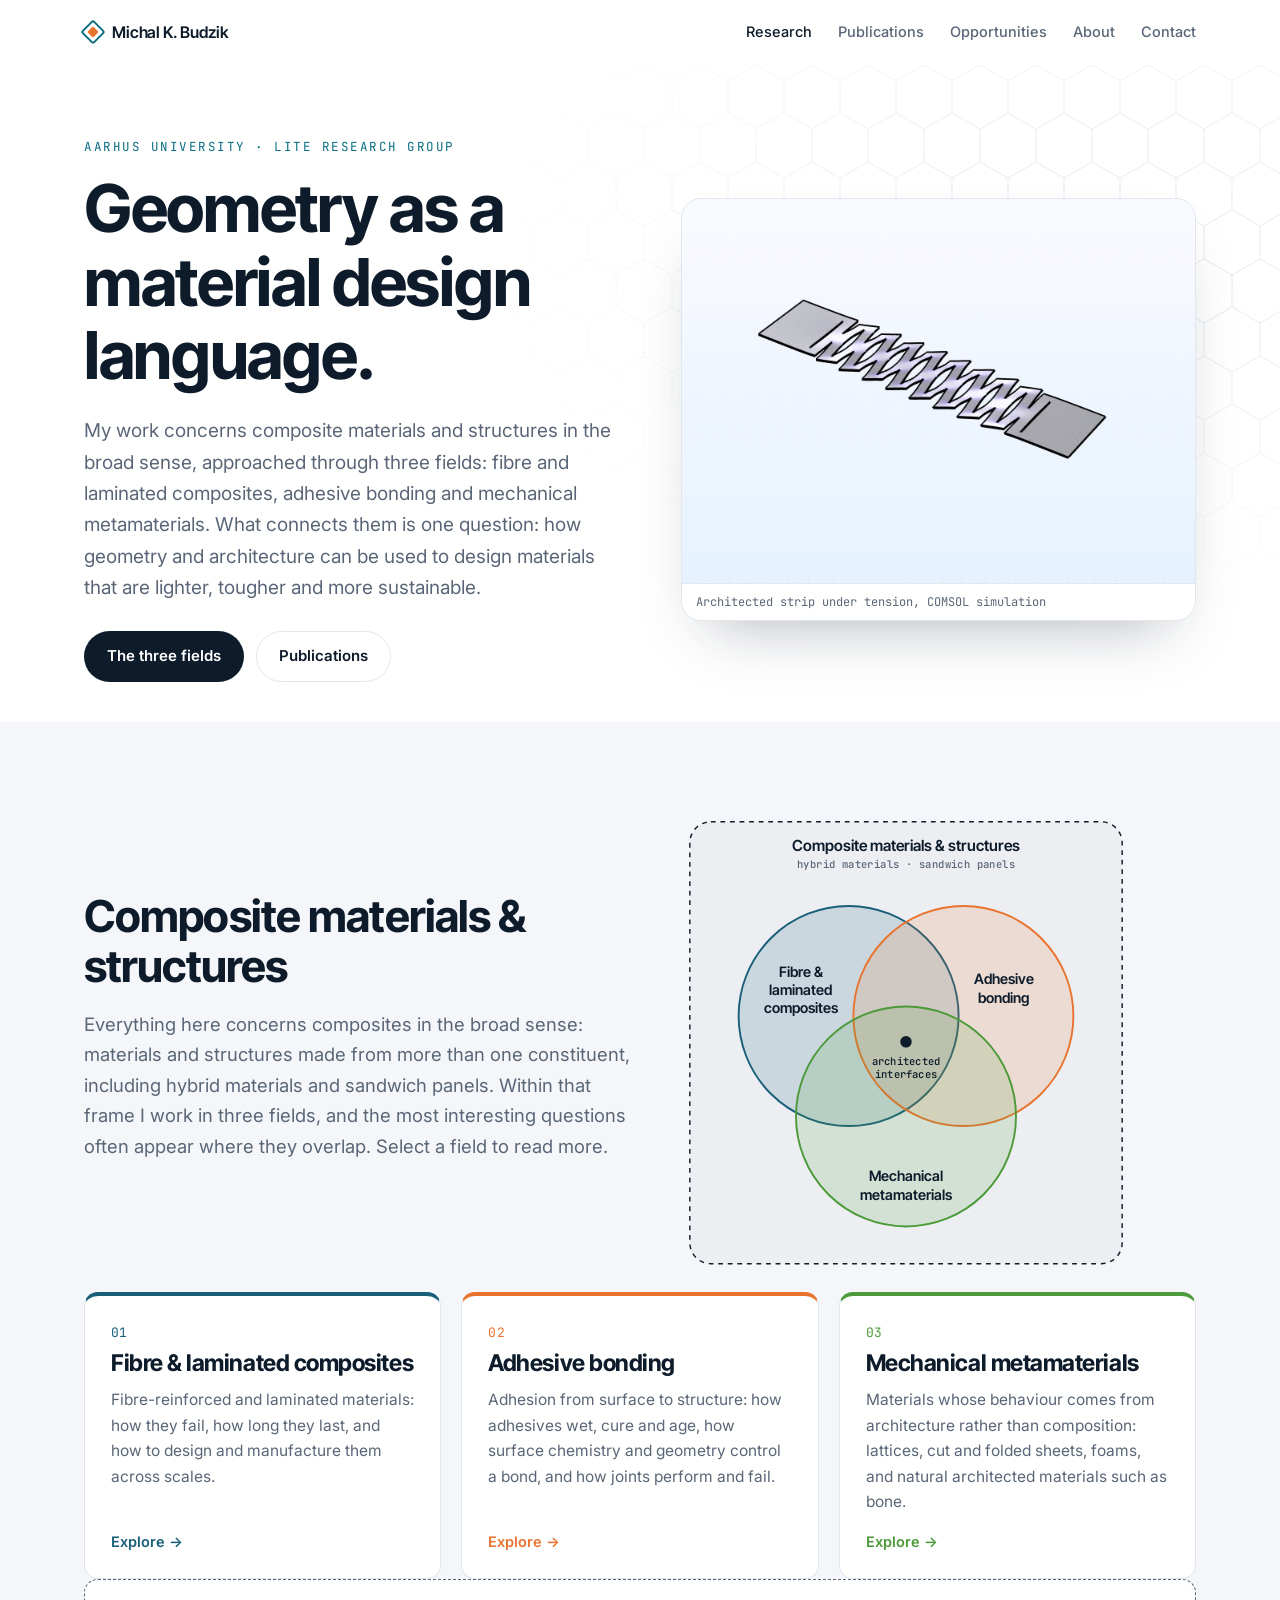
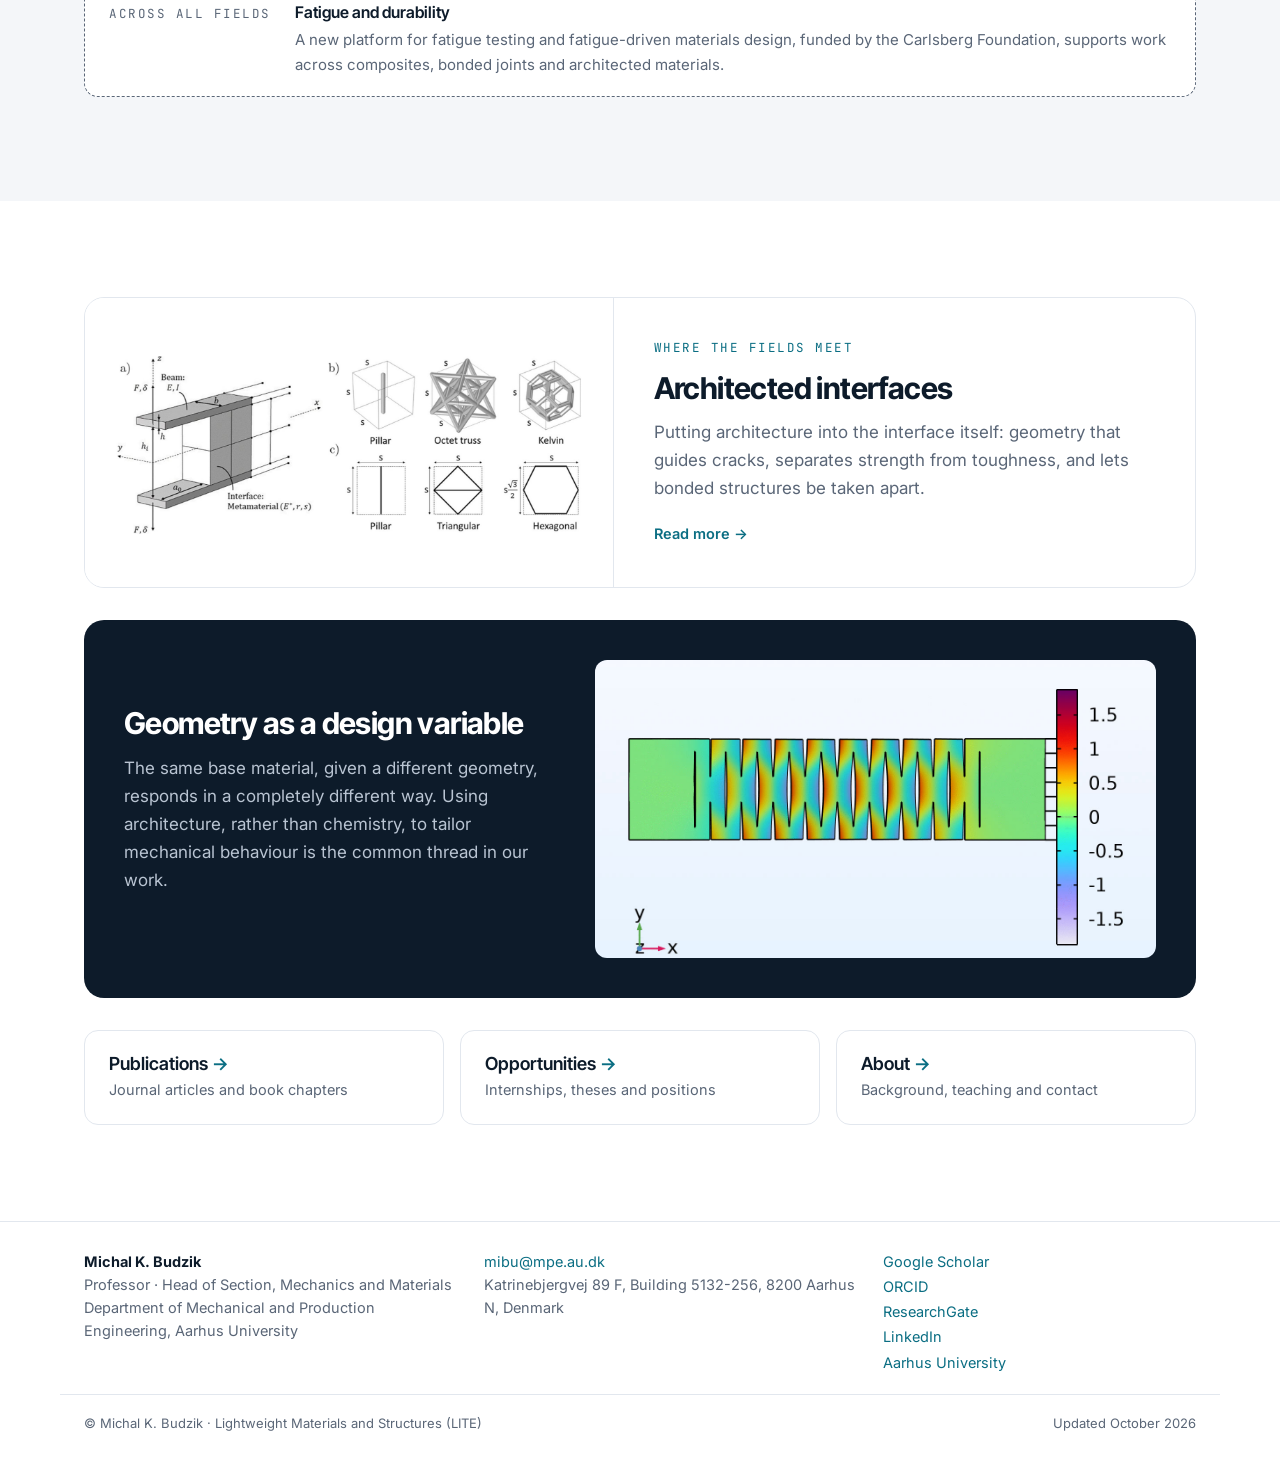
==== index.html @ bedd9c9f "Add website" ====
<!doctype html>
<html lang="en">
<head>
<meta charset="utf-8">
<meta name="viewport" content="width=device-width, initial-scale=1">
<title>Michal K. Budzik · Architected Materials &amp; Interfaces</title>
<meta name="description" content="Michal K. Budzik is Head of Section and Professor of Mechanics and Materials at Aarhus University. He leads the Lightweight Materials and Structures (LITE) group, working on fracture, adhesion, composites and mechanical metamaterials.">
<link rel="canonical" href="https://budzik.science/">
<meta property="og:title" content="Michal K. Budzik · Architected Materials &amp; Interfaces">
<meta property="og:description" content="Michal K. Budzik is Head of Section and Professor of Mechanics and Materials at Aarhus University. He leads the Lightweight Materials and Structures (LITE) group, working on fracture, adhesion, composites and mechanical metamaterials.">
<meta property="og:image" content="https://budzik.science/assets/img/og-image.jpg">
<link rel="icon" href="assets/img/favicon.svg" type="image/svg+xml">
<link rel="preconnect" href="https://fonts.googleapis.com"><link rel="preconnect" href="https://fonts.gstatic.com" crossorigin>
<link href="https://fonts.googleapis.com/css2?family=Inter:wght@400;500;600&family=Inter+Tight:wght@500;600;700&family=JetBrains+Mono:wght@400;500&display=swap" rel="stylesheet">
<link rel="stylesheet" href="assets/css/style.css">
<script type="application/ld+json">{"@context": "https://schema.org", "@type": "Person", "name": "Michal Kazimierz Budzik", "jobTitle": "Professor · Head of Section, Mechanics and Materials", "affiliation": {"@type": "Organization", "name": "Aarhus University"}, "email": "mibu@mpe.au.dk", "url": "https://budzik.science", "sameAs": ["https://scholar.google.com/citations?user=_wfS9UYAAAAJ&hl=en", "https://orcid.org/0000-0002-6429-0364", "https://www.researchgate.net/profile/Michal-Budzik-2", "https://www.linkedin.com/in/michal-k-budzik-au", "https://nat.au.dk/en/about-the-faculty/management-and-administration/show/person/mibu@mpe.au.dk"]}</script>
</head>
<body>
<header class="nav">
  <div class="wrap nav-in">
    <a class="brand" href="index.html"><span class="brand-mark" aria-hidden="true"></span>Michal K. Budzik</a>
    <nav id="menu"><a href="index.html#fields" class=active>Research</a><a href="publications.html">Publications</a><a href="opportunities.html">Opportunities</a><a href="about.html">About</a><a href="about.html#contact">Contact</a></nav>
    <button class="menu-btn" aria-label="Menu" aria-controls="menu" aria-expanded="false"><span></span><span></span></button>
  </div>
</header>
<main>

<section class="hero">
  <div class="lattice" aria-hidden="true"></div>
  <div class="wrap hero-grid">
    <div class="hero-text">
      <p class="eyebrow">Aarhus University · LITE Research Group</p>
      <h1>Geometry as a material design language.</h1>
      <p class="lead">My work concerns composite materials and structures in the broad sense, approached through three fields: fibre and laminated composites, adhesive bonding and mechanical metamaterials. What connects them is one question: how geometry and architecture can be used to design materials that are lighter, tougher and more sustainable.</p>
      <div class="hero-cta">
        <a class="btn btn-primary" href="#fields">The three fields</a>
        <a class="btn btn-ghost" href="publications.html">Publications</a>
      </div>
    </div>
    <figure class="hero-media"><video class="" src="assets/media/sim-3d.mp4" poster="assets/media/sim-3d-poster.jpg" autoplay muted loop playsinline preload="metadata" aria-label="Architected strip under tension, COMSOL simulation"></video><figcaption>Architected strip under tension, COMSOL simulation</figcaption></figure>
  </div>
</section>

<section class="section section-soft" id="fields">
  <div class="wrap">
    <div class="fields-top">
      <div>
        <div class="sec-head reveal"><h2>Composite materials &amp; structures</h2></div>
        <p class="sec-intro reveal">Everything here concerns composites in the broad sense: materials and structures made from more than one constituent, including hybrid materials and sandwich panels. Within that frame I work in three fields, and the most interesting questions often appear where they overlap. Select a field to read more.</p>
      </div>
      <div class="reveal">
<svg class="venn" viewBox="0 0 460 470" role="img" aria-label="Composite materials and structures, containing fibre and laminated composites, adhesive bonding and mechanical metamaterials; architected interfaces at their intersection">
  <g class="umbrella"><rect x="4" y="4" width="452" height="462" rx="22"/>
    <text class="u1" x="230" y="34">Composite materials &amp; structures</text>
    <text class="u2" x="230" y="52">hybrid materials · sandwich panels</text></g>
  <g transform="translate(20,62)">
  <a href="composite-materials.html" class="venn-c c1"><circle cx="150" cy="145" r="115"/><text x="100" y="104">Fibre &amp;</text><text x="100" y="123">laminated</text><text x="100" y="142">composites</text></a>
  <a href="adhesive-bonding.html" class="venn-c c2"><circle cx="270" cy="145" r="115"/><text x="312" y="112">Adhesive</text><text x="312" y="131">bonding</text></a>
  <a href="mechanical-metamaterials.html" class="venn-c c3"><circle cx="210" cy="250" r="115"/><text x="210" y="318">Mechanical</text><text x="210" y="337">metamaterials</text></a>
  <a href="architected-interfaces.html" class="venn-core"><circle class="hit" cx="210" cy="185" r="34"/><circle class="dot" cx="210" cy="172" r="6"/><text x="210" y="196">architected</text><text x="210" y="210">interfaces</text></a>
  </g>
</svg></div>
    </div>
    <div class="field-cards">
      <a class="field-card c1 reveal" href="composite-materials.html">
        <span class="field-n mono">01</span>
        <h3>Fibre &amp; laminated composites</h3>
        <p>Fibre-reinforced and laminated materials: how they fail, how long they last, and how to design and manufacture them across scales.</p>
        <span class="more">Explore <span aria-hidden="true">→</span></span>
      </a>
      <a class="field-card c2 reveal" href="adhesive-bonding.html">
        <span class="field-n mono">02</span>
        <h3>Adhesive bonding</h3>
        <p>Adhesion from surface to structure: how adhesives wet, cure and age, how surface chemistry and geometry control a bond, and how joints perform and fail.</p>
        <span class="more">Explore <span aria-hidden="true">→</span></span>
      </a>
      <a class="field-card c3 reveal" href="mechanical-metamaterials.html">
        <span class="field-n mono">03</span>
        <h3>Mechanical metamaterials</h3>
        <p>Materials whose behaviour comes from architecture rather than composition: lattices, cut and folded sheets, foams, and natural architected materials such as bone.</p>
        <span class="more">Explore <span aria-hidden="true">→</span></span>
      </a>
    </div>
    <div class="cc reveal"><span class="eyebrow">Across all fields</span><div class="cc-item"><strong>Fatigue and durability</strong><p>A new platform for fatigue testing and fatigue-driven materials design, funded by the Carlsberg Foundation, supports work across composites, bonded joints and architected materials.</p></div></div>
  </div>
</section>

<section class="section">
  <div class="wrap">
    <a class="inter-band reveal" href="architected-interfaces.html">
      <div class="inter-media"><img class="" src="assets/img/architected-interfaces.jpg" alt="Beam specimen with a metamaterial interface and unit cells" loading="lazy"></div>
      <div class="inter-text">
        <p class="eyebrow">Where the fields meet</p>
        <h3>Architected interfaces</h3>
        <p>Putting architecture into the interface itself: geometry that guides cracks, separates strength from toughness, and lets bonded structures be taken apart.</p>
        <span class="more">Read more <span aria-hidden="true">→</span></span>
      </div>
    </a>
    <div class="showcase reveal">
      <div class="showcase-text"><h3>Geometry as a design variable</h3><p>The same base material, given a different geometry, responds in a completely different way. Using architecture, rather than chemistry, to tailor mechanical behaviour is the common thread in our work.</p></div>
      <div class="showcase-media"><video class="" src="assets/media/sim-top.mp4" poster="assets/media/sim-top-poster.jpg" autoplay muted loop playsinline preload="metadata" aria-label=""></video></div>
    </div>
    <div class="tiles reveal">
      <a href="publications.html"><strong>Publications</strong><span>Journal articles and book chapters</span></a>
      <a href="opportunities.html"><strong>Opportunities</strong><span>Internships, theses and positions</span></a>
      <a href="about.html"><strong>About</strong><span>Background, teaching and contact</span></a>
    </div>
  </div>
</section>

</main>
<footer class="footer">
  <div class="wrap foot-grid">
    <div><strong>Michal K. Budzik</strong><br><span class="muted">Professor · Head of Section, Mechanics and Materials<br>Department of Mechanical and Production Engineering, Aarhus University</span></div>
    <div><a href="mailto:mibu@mpe.au.dk">mibu@mpe.au.dk</a><br><span class="muted">Katrinebjergvej 89 F, Building 5132-256, 8200 Aarhus N, Denmark</span></div>
    <div class="foot-links"><a href="https://scholar.google.com/citations?user=_wfS9UYAAAAJ&amp;hl=en" target="_blank" rel="noopener">Google Scholar</a><a href="https://orcid.org/0000-0002-6429-0364" target="_blank" rel="noopener">ORCID</a><a href="https://www.researchgate.net/profile/Michal-Budzik-2" target="_blank" rel="noopener">ResearchGate</a><a href="https://www.linkedin.com/in/michal-k-budzik-au" target="_blank" rel="noopener">LinkedIn</a><a href="https://nat.au.dk/en/about-the-faculty/management-and-administration/show/person/mibu@mpe.au.dk" target="_blank" rel="noopener">Aarhus University</a></div>
  </div>
  <div class="wrap foot-bottom muted"><span>© Michal K. Budzik · Lightweight Materials and Structures (LITE)</span><span>Updated October 2026</span></div>
</footer>
<script src="assets/js/main.js"></script>
</body>
</html>
---- assets/css/style.css ----
/* =========================================================
   THEME: change the site's colours and fonts here
   ========================================================= */
:root {
  --ink: #0d1b2a;          /* main text */
  --muted: #5a6677;        /* secondary text */
  --bg: #ffffff;           /* page background */
  --bg-soft: #f4f6f9;      /* alternating section background */
  --line: #e2e7ee;         /* borders */
  --accent: #0b6e83;       /* primary accent (buttons, links) */
  --accent-2: #e8742f;     /* warm secondary accent */
  --accent-soft: #e3f1f4;  /* light accent tint */

  /* research Venn diagram colours */
  --venn-1: #1a5f7a;       /* composite materials */
  --venn-2: #e8742f;       /* adhesive bonding */
  --venn-3: #4c9a3a;       /* mechanical metamaterials */

  --font-body: "Inter", system-ui, -apple-system, "Segoe UI", sans-serif;
  --font-head: "Inter Tight", "Inter", system-ui, sans-serif;
  --font-mono: "JetBrains Mono", ui-monospace, monospace;

  --radius: 14px;
  --wrap: 1160px;
}

/* ========================================================= */
*, *::before, *::after { box-sizing: border-box; }
html { scroll-behavior: smooth; scroll-padding-top: 72px; }
body { margin: 0; font: 400 17px/1.65 var(--font-body); color: var(--ink); background: var(--bg); -webkit-font-smoothing: antialiased; }
img, video { display: block; max-width: 100%; }
a { color: var(--accent); text-decoration: none; }
a:hover { text-decoration: underline; text-underline-offset: 3px; }
h1, h2, h3 { font-family: var(--font-head); line-height: 1.12; letter-spacing: -0.02em; margin: 0; }
p { margin: 0 0 1em; }
.wrap { max-width: var(--wrap); margin: 0 auto; padding: 0 24px; }
.muted { color: var(--muted); }
.small { font-size: 14px; }
.mono { font-family: var(--font-mono); font-size: 13px; letter-spacing: 0.02em; }
.eyebrow { font-family: var(--font-mono); font-size: 12.5px; letter-spacing: 0.12em; text-transform: uppercase; color: var(--accent); margin: 0 0 14px; }

/* ---------- Nav ---------- */
.nav { position: sticky; top: 0; z-index: 50; background: color-mix(in srgb, var(--bg) 82%, transparent); backdrop-filter: blur(12px); -webkit-backdrop-filter: blur(12px); border-bottom: 1px solid transparent; transition: border-color .2s; }
.nav.scrolled { border-bottom-color: var(--line); }
.nav-in { display: flex; align-items: center; justify-content: space-between; height: 64px; }
.brand { display: flex; align-items: center; gap: 10px; font: 600 16px var(--font-head); color: var(--ink); letter-spacing: -0.01em; }
.brand:hover { text-decoration: none; }
.brand-mark { width: 18px; height: 18px; border: 2px solid var(--accent); transform: rotate(45deg); border-radius: 3px; position: relative; }
.brand-mark::after { content: ""; position: absolute; inset: 3px; background: var(--accent-2); border-radius: 1px; }
#menu { display: flex; gap: 26px; }
#menu a { color: var(--muted); font-size: 14.5px; font-weight: 500; }
#menu a:hover, #menu a.active { color: var(--ink); text-decoration: none; }
.menu-btn { display: none; background: none; border: 0; padding: 8px; cursor: pointer; }
.menu-btn span { display: block; width: 22px; height: 2px; background: var(--ink); margin: 5px 0; transition: .2s; }

/* ---------- Hero ---------- */
.hero { position: relative; padding: 72px 0 40px; overflow: hidden; }
.lattice { position: absolute; inset: 0; z-index: -1; opacity: .55;
  background-image: url("data:image/svg+xml,%3Csvg xmlns='http://www.w3.org/2000/svg' width='56' height='97' viewBox='0 0 56 97'%3E%3Cpath d='M28 0 56 16v32L28 64 0 48V16zM28 64v33' fill='none' stroke='%23c9d4df' stroke-width='1'/%3E%3C/svg%3E");
  mask-image: radial-gradient(ellipse 70% 80% at 85% 30%, #000 10%, transparent 70%);
  -webkit-mask-image: radial-gradient(ellipse 70% 80% at 85% 30%, #000 10%, transparent 70%); }
.hero-grid { display: grid; grid-template-columns: 1.05fr 1fr; gap: 56px; align-items: center; }
.hero h1 { font-size: clamp(38px, 5.4vw, 66px); font-weight: 700; margin-bottom: 22px; }
.lead { font-size: 19px; color: var(--muted); max-width: 34em; }
.hero-cta { display: flex; flex-wrap: wrap; gap: 12px; margin-top: 28px; }
.btn { display: inline-flex; align-items: center; gap: 8px; padding: 12px 22px; border-radius: 999px; font-weight: 600; font-size: 15px; border: 1.5px solid transparent; transition: transform .15s, background .2s, color .2s; }
.btn:hover { text-decoration: none; transform: translateY(-1px); }
.btn-primary { background: var(--ink); color: #fff; }
.btn-primary:hover { background: var(--accent); }
.btn-ghost { border-color: var(--line); color: var(--ink); background: var(--bg); }
.btn-ghost:hover { border-color: var(--ink); }
.hero-media { margin: 0; border-radius: 20px; overflow: hidden; background: #eaf2fb; border: 1px solid var(--line); box-shadow: 0 30px 60px -30px rgba(13,27,42,.35); }
.hero-media video { width: 100%; aspect-ratio: 4/3; object-fit: cover; }
.hero-media figcaption { font: 12px var(--font-mono); color: var(--muted); padding: 10px 14px; background: var(--bg); border-top: 1px solid var(--line); }
.stats { display: grid; grid-template-columns: repeat(4, 1fr); margin-top: 56px; border-top: 1px solid var(--line); }
.stat { padding: 22px 0 6px; display: flex; flex-direction: column; }
.stat-v { font: 700 30px var(--font-head); letter-spacing: -0.02em; }
.stat-l { font-size: 14px; color: var(--muted); }

/* ---------- Sections ---------- */
.section { padding: 96px 0; }
.section-soft { background: var(--bg-soft); }
.sec-head { display: flex; align-items: baseline; gap: 16px; margin-bottom: 18px; }
.sec-num { font: 500 13px var(--font-mono); color: var(--accent-2); }
.sec-head h2 { font-size: clamp(30px, 3.6vw, 44px); }
.sec-intro { font-size: 18.5px; color: var(--muted); max-width: 46em; margin-bottom: 40px; }
.sub { font-size: 14px; font-family: var(--font-mono); font-weight: 500; text-transform: uppercase; letter-spacing: .1em; color: var(--muted); margin: 48px 0 18px; }

/* About */
.about-grid { display: grid; grid-template-columns: 320px 1fr; gap: 56px; align-items: start; margin-top: 28px; }
.portrait { border-radius: var(--radius); overflow: hidden; background: #fff; border: 1px solid var(--line); position: sticky; top: 96px; }
.portrait img { width: 100%; aspect-ratio: 4/5; object-fit: cover; object-position: center 20%; }
.who { font-size: 18px; line-height: 1.5; margin-bottom: 24px; }
.ticks { list-style: none; padding: 0; margin: 24px 0; display: grid; gap: 8px; }
.ticks li { padding-left: 22px; position: relative; }
.ticks li::before { content: ""; position: absolute; left: 0; top: .62em; width: 9px; height: 9px; border: 2px solid var(--accent); transform: rotate(45deg); border-radius: 2px; }

/* Research */
.research-intro { display: grid; grid-template-columns: 1.2fr 1fr; gap: 40px; align-items: center; }
.venn { width: 100%; max-width: 440px; margin: 0 auto; overflow: visible; }
.venn-c circle { fill-opacity: .16; stroke-width: 2; transition: fill-opacity .3s, transform .4s; transform-origin: 210px 190px; }
.venn-c text, .venn-core text { font: 600 15px var(--font-head); text-anchor: middle; fill: var(--ink); }
.c1 circle { fill: var(--venn-1); stroke: var(--venn-1); }
.c2 circle { fill: var(--venn-2); stroke: var(--venn-2); }
.c3 circle { fill: var(--venn-3); stroke: var(--venn-3); }
.venn-c:hover circle { fill-opacity: .32; }
.venn-core circle { fill: var(--ink); animation: pulse 2.4s ease-in-out infinite; transform-origin: 210px 172px; }
.venn-core text { font: 500 11px var(--font-mono); fill: var(--ink); letter-spacing: .02em; }
@keyframes pulse { 50% { transform: scale(1.5); opacity: .6; } }

.themes { display: grid; grid-template-columns: repeat(6, 1fr); gap: 20px; margin-top: 24px; }
.theme { grid-column: span 2; background: var(--bg); border: 1px solid var(--line); border-radius: var(--radius); overflow: hidden; display: flex; flex-direction: column; transition: transform .25s, box-shadow .25s; }
.theme:nth-child(-n+2) { grid-column: span 3; }
.theme:hover { transform: translateY(-3px); box-shadow: 0 20px 40px -24px rgba(13,27,42,.3); }
.theme-media { aspect-ratio: 16/10; background: #fff; border-bottom: 1px solid var(--line); overflow: hidden; }
.theme-media img, .theme-media video { width: 100%; height: 100%; object-fit: contain; padding: 10px; transition: transform .5s; }
.theme-media video { object-fit: cover; padding: 0; }
.theme:hover .theme-media img { transform: scale(1.04); }
.theme-body { padding: 22px 24px 26px; }
.theme-n { font: 500 12px var(--font-mono); color: var(--accent-2); }
.theme h3 { font-size: 21px; margin: 6px 0 10px; }
.theme p { color: var(--muted); font-size: 15.5px; margin: 0; }

.showcase { display: grid; grid-template-columns: 1fr 1.3fr; gap: 40px; align-items: center; margin-top: 56px; background: var(--ink); color: #fff; border-radius: 20px; padding: 40px; overflow: hidden; }
.showcase h3 { font-size: 30px; margin-bottom: 14px; }
.showcase p { color: #b9c4d2; }
.showcase .eyebrow { color: var(--accent-2); }
.showcase-media { border-radius: 12px; overflow: hidden; }
.showcase-media video { width: 100%; }

.projects { list-style: none; padding: 0; margin: 0; border-top: 1px solid var(--line); }
.projects li { display: flex; justify-content: space-between; gap: 24px; padding: 18px 0; border-bottom: 1px solid var(--line); align-items: center; }
.projects strong { display: block; font-weight: 600; }
.projects li div span { color: var(--muted); font-size: 14.5px; }
.proj-meta { display: flex; gap: 14px; align-items: center; white-space: nowrap; }
.tag { display: inline-block; font: 500 11.5px var(--font-mono); letter-spacing: .04em; padding: 3px 9px; border-radius: 999px; background: var(--accent-soft); color: var(--accent) !important; margin-right: 6px; vertical-align: 1px; }
.tag-warn { background: #fdf0e6; color: #b5541a !important; }
.tag-ok { background: #e6f4e3; color: #2f7a22 !important; }

/* Publications */
.pubs { list-style: none; padding: 0; margin: 0; }
.pubs li { display: grid; grid-template-columns: 56px 1fr; gap: 14px; padding: 14px 0; border-bottom: 1px solid var(--line); font-size: 15.5px; }
.py { color: var(--muted); padding-top: 3px; }
.pa { display: block; color: var(--muted); font-size: 14.5px; }
.pa strong { color: var(--ink); font-weight: 600; }
.pc { color: var(--ink); }
.doi { font: 500 12px var(--font-mono); margin-left: 6px; }
.pubs-sel li { border-left: 3px solid var(--accent); padding-left: 16px; grid-template-columns: 52px 1fr; }
.allpubs { margin-top: 40px; border: 1px solid var(--line); border-radius: var(--radius); padding: 0 24px; }
.allpubs summary { cursor: pointer; list-style: none; display: flex; justify-content: space-between; align-items: center; padding: 20px 0; font: 600 18px var(--font-head); }
.allpubs summary::-webkit-details-marker { display: none; }
.allpubs summary::after { content: "+"; font: 400 26px var(--font-body); color: var(--accent); margin-left: 12px; }
.allpubs[open] summary::after { content: "–"; }
.allpubs summary .count { margin-left: auto; color: var(--muted); }
.pub-tools { display: flex; flex-direction: column; gap: 14px; padding-bottom: 12px; }
#pubq { width: 100%; padding: 12px 16px; border: 1px solid var(--line); border-radius: 10px; font: inherit; font-size: 15px; background: var(--bg-soft); }
#pubq:focus { outline: 2px solid var(--accent); outline-offset: 1px; background: var(--bg); }
.chips { display: flex; flex-wrap: wrap; gap: 6px; }
.chip { font: 500 12.5px var(--font-mono); padding: 6px 12px; border-radius: 999px; border: 1px solid var(--line); background: var(--bg); cursor: pointer; color: var(--muted); }
.chip.on, .chip:hover { background: var(--ink); color: #fff; border-color: var(--ink); }

/* Team */
.people { display: grid; grid-template-columns: repeat(auto-fill, minmax(250px, 1fr)); gap: 14px; }
.person { display: flex; gap: 14px; align-items: center; background: var(--bg); border: 1px solid var(--line); border-radius: 12px; padding: 14px 16px; }
.person strong { display: block; font-weight: 600; font-size: 15.5px; }
.person span:not(.avatar) { color: var(--muted); font-size: 14px; }
.avatar { flex: none; width: 44px; height: 44px; border-radius: 50%; display: grid; place-items: center; background: var(--accent-soft); color: var(--accent); font: 600 14px var(--font-head); }
.alumni { margin-top: 40px; color: var(--muted); font-size: 15.5px; }
.join { margin-top: 48px; display: flex; justify-content: space-between; align-items: center; gap: 40px; background: var(--bg); border: 1px solid var(--line); border-left: 4px solid var(--accent-2); border-radius: var(--radius); padding: 32px 36px; }
.join h3 { font-size: 26px; margin-bottom: 10px; }
.join p { color: var(--muted); max-width: 44em; }
.pos { margin-top: 10px; }
.pos strong { margin-left: 4px; }
.pos p { margin: 4px 0 0; font-size: 15px; }

/* Teaching & CV */
.courses { list-style: none; padding: 0; margin: 0; display: grid; grid-template-columns: repeat(auto-fill, minmax(300px, 1fr)); gap: 14px; }
.courses li { border: 1px solid var(--line); border-radius: 12px; padding: 20px 22px; font: 600 17px var(--font-head); display: flex; flex-direction: column; gap: 10px; align-items: flex-start; }
.cv-grid { display: grid; grid-template-columns: 1.2fr 1fr; gap: 56px; margin-top: 24px; }
.cv-grid .sub:first-child { margin-top: 0; }
.timeline { list-style: none; padding: 0; margin: 0; position: relative; }
.timeline::before { content: ""; position: absolute; left: 84px; top: 8px; bottom: 8px; width: 1px; background: var(--line); }
.timeline li { display: grid; grid-template-columns: 84px 1fr; gap: 28px; padding: 10px 0; position: relative; }
.timeline li::before { content: ""; position: absolute; left: 80px; top: 19px; width: 9px; height: 9px; border-radius: 50%; background: var(--bg-soft); border: 2px solid var(--accent); }
.timeline .mono { color: var(--muted); padding-top: 2px; }
.timeline p { margin: 0; }
.news { list-style: none; padding: 0; margin: 0 0 28px; }
.news a { display: grid; gap: 2px; padding: 12px 0; border-bottom: 1px solid var(--line); color: var(--ink); }
.news a:hover { text-decoration: none; }
.news a:hover strong { color: var(--accent); }
.news .mono { color: var(--accent-2); font-size: 12px; }
.news strong { font-weight: 600; font-size: 15.5px; line-height: 1.4; }
.news .muted { font-size: 13.5px; }

/* Contact */
.contact-grid { display: grid; grid-template-columns: 1.4fr 1fr; gap: 24px 56px; align-items: end; }
.contact-mail { font: 700 clamp(28px, 4.4vw, 52px) var(--font-head); letter-spacing: -0.02em; color: var(--ink); border-bottom: 3px solid var(--accent-2); justify-self: start; }
.contact-mail:hover { color: var(--accent); text-decoration: none; }
.contact-meta p { margin: 0 0 4px; color: var(--muted); }
.links { grid-column: 1 / -1; display: flex; flex-wrap: wrap; gap: 10px; margin-top: 20px; }
.links a { padding: 9px 16px; border: 1px solid var(--line); border-radius: 999px; color: var(--ink); font-size: 14.5px; font-weight: 500; }
.links a:hover { border-color: var(--ink); text-decoration: none; }
.footer { border-top: 1px solid var(--line); padding: 28px 0; font-size: 14px; }


/* Reveal on scroll */
.reveal { opacity: 0; transform: translateY(16px); transition: opacity .7s ease, transform .7s ease; }
.reveal.in { opacity: 1; transform: none; }
@media (prefers-reduced-motion: reduce) { .reveal { opacity: 1; transform: none; transition: none; } .venn-core circle { animation: none; } html { scroll-behavior: auto; } }

/* ---------- Fields (home) ---------- */
.fields-top { display: grid; grid-template-columns: 1.1fr 1fr; gap: 40px; align-items: center; }
.venn a { cursor: pointer; }
.venn a:focus { outline: none; }
.venn-core .hit { fill: transparent; }
.venn-core .dot { fill: var(--ink); animation: pulse 2.4s ease-in-out infinite; transform-origin: 210px 172px; }
.venn-core:hover text { fill: var(--accent); }
.field-cards { display: grid; grid-template-columns: repeat(3, 1fr); gap: 20px; margin-top: 16px; }
.field-card { --c: var(--accent); display: flex; flex-direction: column; background: var(--bg); border: 1px solid var(--line); border-top: 4px solid var(--c); border-radius: var(--radius); padding: 26px 26px 24px; color: var(--ink); transition: transform .25s, box-shadow .25s; }
.field-card:hover { text-decoration: none; transform: translateY(-4px); box-shadow: 0 22px 44px -26px rgba(13,27,42,.35); }
.field-card.c1 { --c: var(--venn-1); } .field-card.c2 { --c: var(--venn-2); } .field-card.c3 { --c: var(--venn-3); } .field-card.ci { --c: var(--ink); }
.field-n { color: var(--c); }
.field-card h3 { font-size: 23px; margin: 8px 0 10px; }
.field-card p { color: var(--muted); font-size: 15.5px; flex: 1; }
.more { font-weight: 600; font-size: 14.5px; color: var(--c, var(--accent)); }
.field-card:hover .more span, .inter-band:hover .more span { margin-left: 4px; }
.more span { transition: margin .2s; }

.inter-band { display: grid; grid-template-columns: 1fr 1.1fr; border: 1px solid var(--line); border-radius: 20px; overflow: hidden; color: var(--ink); transition: box-shadow .25s; }
.inter-band:hover { text-decoration: none; box-shadow: 0 22px 44px -26px rgba(13,27,42,.35); }
.inter-media { background: #fff; border-right: 1px solid var(--line); display: grid; place-items: center; padding: 20px; }
.inter-text { padding: 40px; align-self: center; }
.inter-text h3 { font-size: 30px; margin-bottom: 12px; }
.inter-text p:not(.eyebrow) { color: var(--muted); }
.showcase { margin-top: 32px; }
.tiles { display: grid; grid-template-columns: repeat(3, 1fr); gap: 16px; margin-top: 32px; }
.tiles a { border: 1px solid var(--line); border-radius: var(--radius); padding: 22px 24px; color: var(--ink); display: flex; flex-direction: column; gap: 4px; transition: border-color .2s; }
.tiles a:hover { text-decoration: none; border-color: var(--ink); }
.tiles strong { font: 600 18px var(--font-head); }
.tiles strong::after { content: " →"; color: var(--accent); }
.tiles span { color: var(--muted); font-size: 14.5px; }

/* ---------- Inner pages ---------- */
.page-hero { padding: 72px 0 40px; border-bottom: 1px solid var(--line); }
.page-hero h1 { font-size: clamp(36px, 5vw, 60px); font-weight: 700; margin-bottom: 14px; }
.page-hero .lead { max-width: 40em; }
.field-hero { --c: var(--accent); border-bottom: 4px solid var(--c); background: linear-gradient(180deg, color-mix(in srgb, var(--c) 9%, transparent), transparent); }
.field-hero.c1 { --c: var(--venn-1); } .field-hero.c2 { --c: var(--venn-2); } .field-hero.c3 { --c: var(--venn-3); } .field-hero.ci { --c: var(--ink); }
.crumb { color: var(--muted); margin-bottom: 18px; }
.crumb a { color: var(--muted); }
.field-grid { display: grid; grid-template-columns: 1.15fr 1fr; gap: 56px; align-items: start; }
.field-text p { font-size: 17.5px; }
.field-text .sub:first-of-type { margin-top: 32px; }
.fig { margin: 0 0 20px; border: 1px solid var(--line); border-radius: var(--radius); overflow: hidden; background: #fff; }
.fig img, .fig video { width: 100%; }
.fig img { padding: 12px; }
.section-soft .sub:first-child { margin-top: 0; }
.courses-col { grid-template-columns: 1fr; margin-bottom: 8px; }
.foot-grid { display: grid; grid-template-columns: 1.2fr 1.2fr 1fr; gap: 24px; padding-bottom: 20px; font-size: 14.5px; line-height: 1.6; }
.foot-links { display: flex; flex-direction: column; gap: 2px; }
.foot-bottom { display: flex; justify-content: space-between; flex-wrap: wrap; gap: 8px; border-top: 1px solid var(--line); padding-top: 18px; font-size: 13px; }

/* ---------- Responsive ---------- */
@media (max-width: 960px) {
  .hero-grid, .research-intro, .about-grid, .cv-grid, .showcase, .contact-grid { grid-template-columns: 1fr; }
  .hero-grid { gap: 36px; }
  .portrait { position: static; max-width: 300px; }
  .themes { grid-template-columns: 1fr 1fr; }
  .theme, .theme:nth-child(-n+2) { grid-column: span 1; }
  .theme:last-child:nth-child(odd) { grid-column: 1 / -1; }
  .join { flex-direction: column; align-items: flex-start; }
  .fields-top, .inter-band, .field-grid { grid-template-columns: 1fr; }
  .inter-media { border-right: 0; border-bottom: 1px solid var(--line); }
  .field-cards { grid-template-columns: 1fr; }
  .foot-grid { grid-template-columns: 1fr 1fr; }
}
@media (max-width: 820px) {
  #menu { position: fixed; inset: 64px 0 auto 0; flex-direction: column; gap: 0; background: var(--bg); border-bottom: 1px solid var(--line); padding: 8px 24px 16px; transform: translateY(-120%); transition: transform .3s; z-index: -1; }
  #menu a { padding: 12px 0; font-size: 17px; border-bottom: 1px solid var(--line); }
  #menu.open { transform: none; }
  .menu-btn { display: block; }
  .menu-btn[aria-expanded="true"] span:first-child { transform: translateY(3.5px) rotate(45deg); }
  .menu-btn[aria-expanded="true"] span:last-child { transform: translateY(-3.5px) rotate(-45deg); }
}
@media (max-width: 640px) {
  body { font-size: 16px; }
  .wrap { padding: 0 16px; }
  .hero { padding-top: 40px; }
  .section { padding: 64px 0; }
  .stats { grid-template-columns: 1fr 1fr; }
  .themes { grid-template-columns: 1fr; }
  .showcase { padding: 24px; }
  .projects li { flex-direction: column; align-items: flex-start; gap: 8px; }
  .pubs li, .pubs-sel li { grid-template-columns: 1fr; gap: 2px; }
  .allpubs { padding: 0 16px; }
  .timeline::before, .timeline li::before { display: none; }
  .timeline li { grid-template-columns: 1fr; gap: 2px; }
  .join { padding: 24px; }
  .tiles, .foot-grid { grid-template-columns: 1fr; }
  .inter-text { padding: 24px; }
  .page-hero { padding: 40px 0 28px; }
}

.umbrella rect { fill: color-mix(in srgb, var(--ink) 3%, transparent); stroke: var(--ink); stroke-width: 1.5; stroke-dasharray: 5 5; }
.umbrella .u1 { font: 600 16px var(--font-head); text-anchor: middle; fill: var(--ink); }
.umbrella .u2 { font: 500 11px var(--font-mono); text-anchor: middle; fill: var(--muted); letter-spacing: .04em; }

.cc { display: flex; gap: 24px; align-items: baseline; flex-wrap: wrap; margin-top: 28px; padding: 18px 24px; border: 1px dashed var(--muted); border-radius: var(--radius); background: var(--bg); }
.cc .eyebrow { margin: 0; color: var(--muted); }
.cc-item { flex: 1; min-width: 260px; }
.cc-item strong { font: 600 16px var(--font-head); }
.cc-item p { margin: 2px 0 0; color: var(--muted); font-size: 15px; }
.section-soft .cc { margin: 0 0 8px; }
.cross { --c: var(--accent); border-left: 4px solid var(--c); padding: 4px 0 4px 24px; margin-bottom: 28px; }
.cross.c1 { --c: var(--venn-1); } .cross.c2 { --c: var(--venn-2); } .cross.c3 { --c: var(--venn-3); }
.cross h3 { font-size: 21px; margin-bottom: 8px; }
.cross h3 a { color: var(--c); }
.cross p { color: var(--muted); max-width: 52em; }

.opps { display: grid; grid-template-columns: repeat(2, 1fr); gap: 20px; }
.opp { border: 1px solid var(--line); border-top: 3px solid var(--accent); border-radius: var(--radius); padding: 24px 26px; }
.opp h3 { font-size: 21px; margin-bottom: 8px; }
.opp p { color: var(--muted); margin: 0; }
@media (max-width: 640px) { .opps { grid-template-columns: 1fr; } }
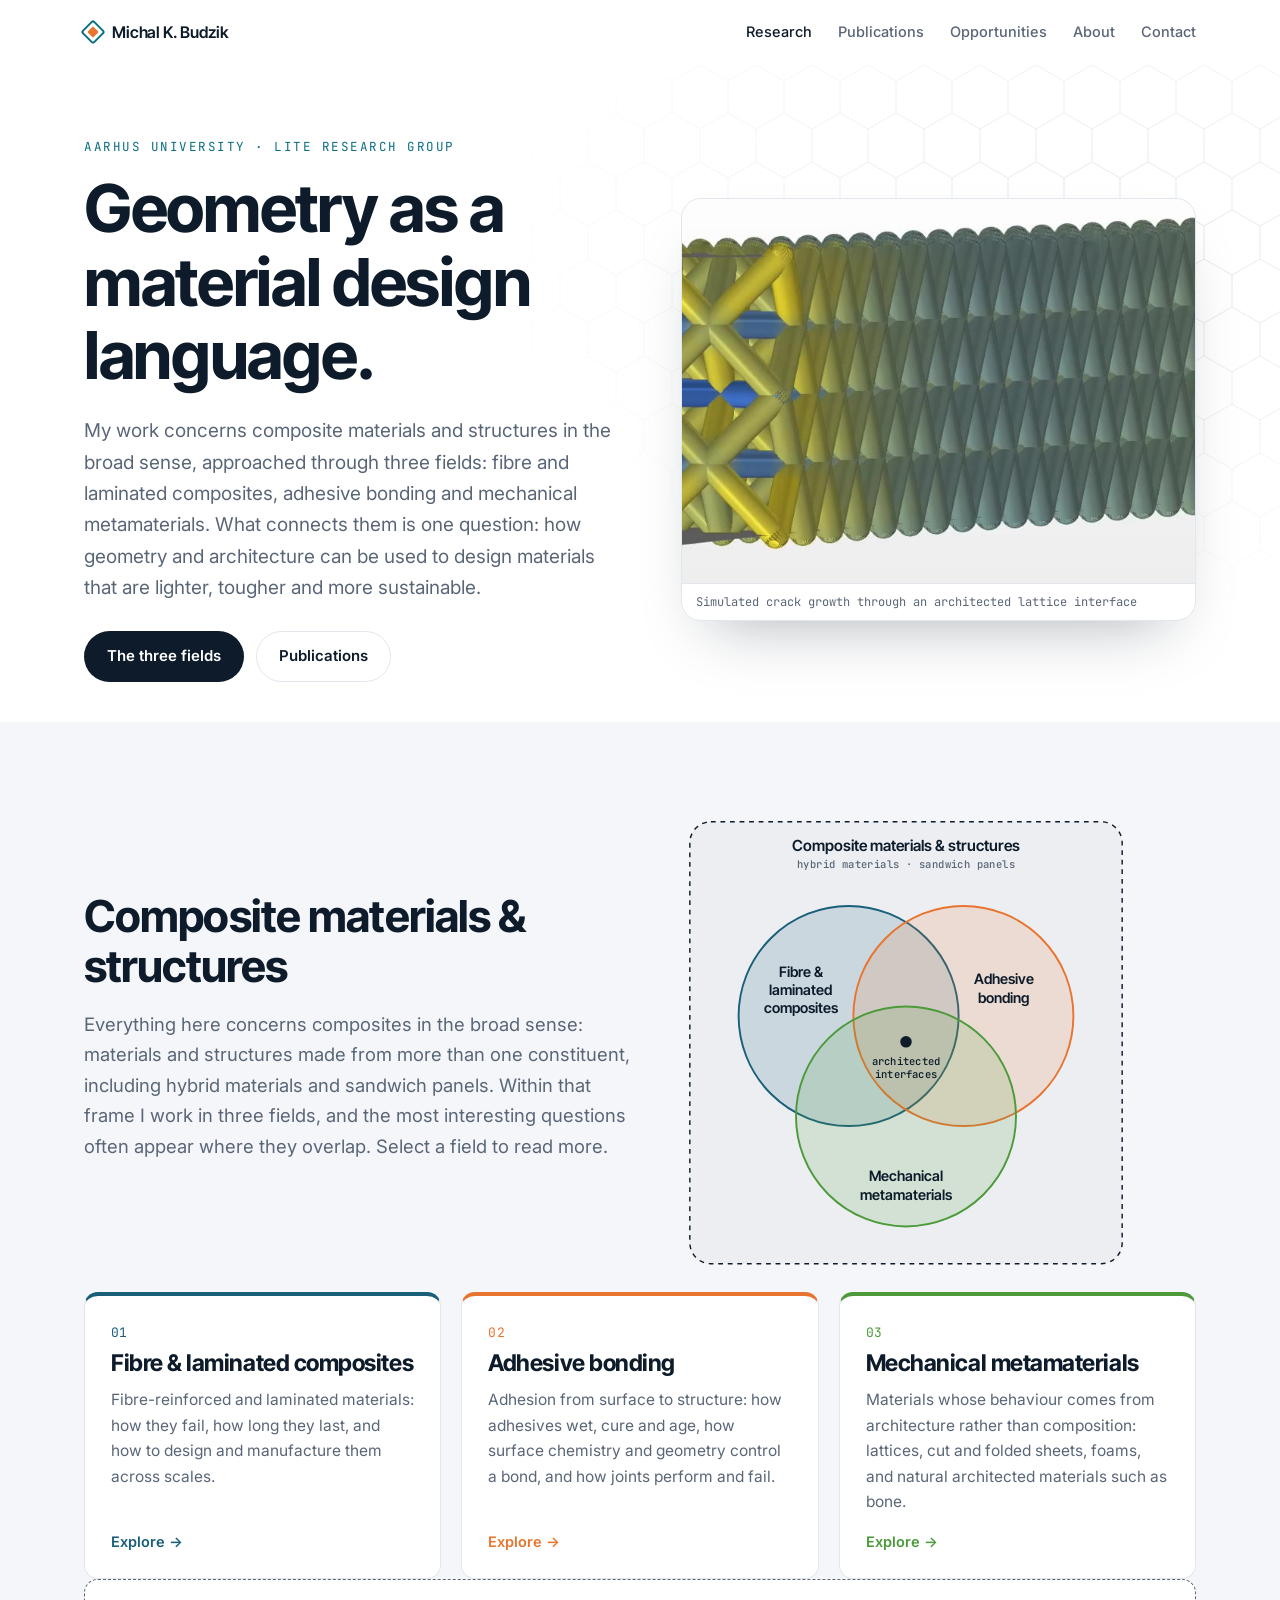
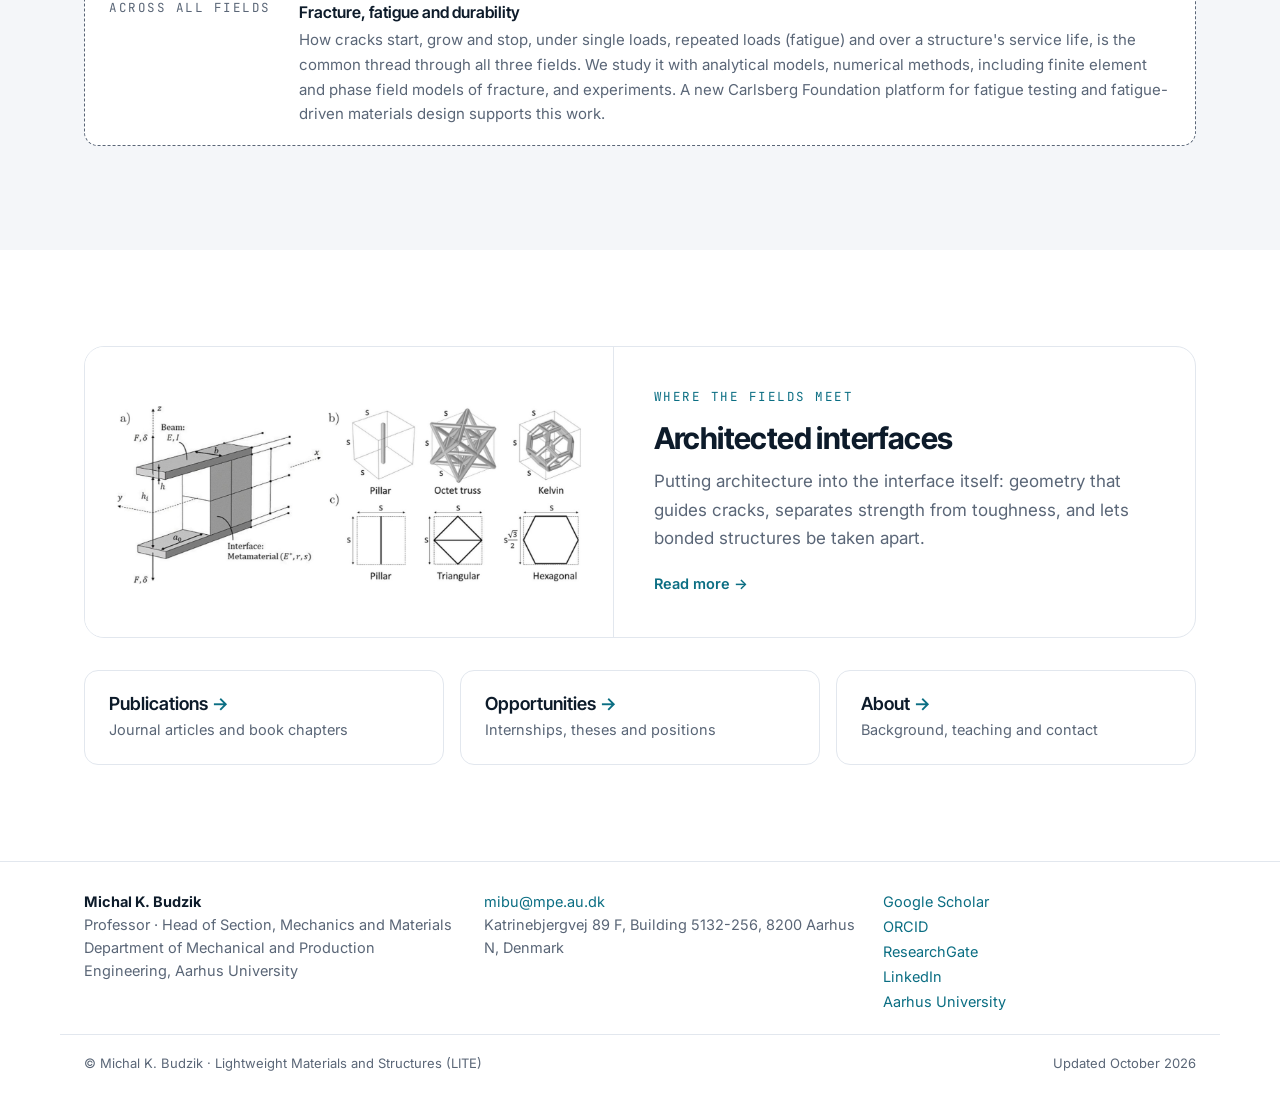
==== commit 51e2b68e: "New movies" ====
--- a/index.html
+++ b/index.html
@@ -37,7 +37,7 @@
         <a class="btn btn-ghost" href="publications.html">Publications</a>
       </div>
     </div>
-    <figure class="hero-media"><video class="" src="assets/media/sim-3d.mp4" poster="assets/media/sim-3d-poster.jpg" autoplay muted loop playsinline preload="metadata" aria-label="Architected strip under tension, COMSOL simulation"></video><figcaption>Architected strip under tension, COMSOL simulation</figcaption></figure>
+    <figure class="hero-media"><video class="" src="assets/media/lattice-fracture.mp4" poster="assets/media/lattice-fracture-poster.jpg" autoplay muted loop playsinline preload="metadata" aria-label="Simulated crack growth through an architected lattice interface"></video><figcaption>Simulated crack growth through an architected lattice interface</figcaption></figure>
   </div>
 </section>
 
@@ -81,7 +81,7 @@
         <span class="more">Explore <span aria-hidden="true">→</span></span>
       </a>
     </div>
-    <div class="cc reveal"><span class="eyebrow">Across all fields</span><div class="cc-item"><strong>Fatigue and durability</strong><p>A new platform for fatigue testing and fatigue-driven materials design, funded by the Carlsberg Foundation, supports work across composites, bonded joints and architected materials.</p></div></div>
+    <div class="cc reveal"><span class="eyebrow">Across all fields</span><div class="cc-item"><strong>Fracture, fatigue and durability</strong><p>How cracks start, grow and stop, under single loads, repeated loads (fatigue) and over a structure&#x27;s service life, is the common thread through all three fields. We study it with analytical models, numerical methods, including finite element and phase field models of fracture, and experiments. A new Carlsberg Foundation platform for fatigue testing and fatigue-driven materials design supports this work.</p></div></div>
   </div>
 </section>
 
@@ -96,10 +96,7 @@
         <span class="more">Read more <span aria-hidden="true">→</span></span>
       </div>
     </a>
-    <div class="showcase reveal">
-      <div class="showcase-text"><h3>Geometry as a design variable</h3><p>The same base material, given a different geometry, responds in a completely different way. Using architecture, rather than chemistry, to tailor mechanical behaviour is the common thread in our work.</p></div>
-      <div class="showcase-media"><video class="" src="assets/media/sim-top.mp4" poster="assets/media/sim-top-poster.jpg" autoplay muted loop playsinline preload="metadata" aria-label=""></video></div>
-    </div>
+    
     <div class="tiles reveal">
       <a href="publications.html"><strong>Publications</strong><span>Journal articles and book chapters</span></a>
       <a href="opportunities.html"><strong>Opportunities</strong><span>Internships, theses and positions</span></a>
--- a/assets/css/style.css
+++ b/assets/css/style.css
@@ -322,3 +322,10 @@
 .opp h3 { font-size: 21px; margin-bottom: 8px; }
 .opp p { color: var(--muted); margin: 0; }
 @media (max-width: 640px) { .opps { grid-template-columns: 1fr; } }
+
+.fig figcaption { font-size: 13.5px; color: var(--muted); padding: 10px 14px; border-top: 1px solid var(--line); line-height: 1.5; }
+.fig-small { max-width: 340px; margin-left: auto; margin-right: auto; }
+#adhesive-bonding .fig-2 {}
+.fig figcaption { font-style: italic; font-size: 12.5px; }
+.cc { display: grid; grid-template-columns: auto 1fr; gap: 20px 28px; align-items: start; }
+@media (max-width: 960px) { .cc { grid-template-columns: 1fr; } }
